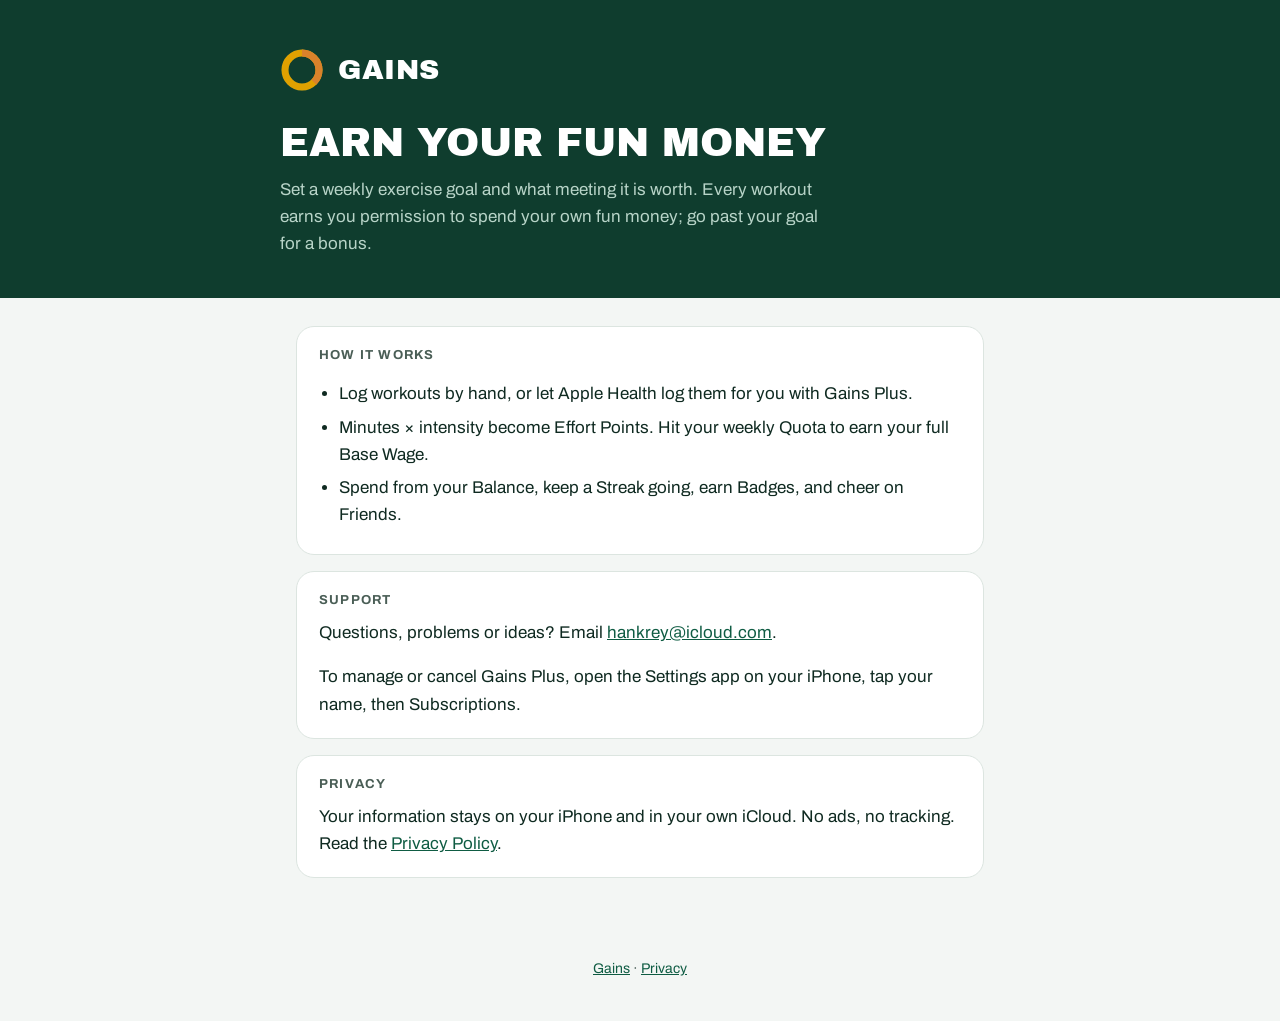
==== gains/index.html @ c635b361 "Gains site: support page and privacy policy Co-Authored-By: Claude Opus 5.5 <noreply@anthropic.com> " ====
<!doctype html>
<html lang="en">
<head>
  <meta charset="utf-8">
  <meta name="viewport" content="width=device-width, initial-scale=1">
  <link rel="preconnect" href="https://fonts.googleapis.com">
  <link rel="preconnect" href="https://fonts.gstatic.com" crossorigin>
  <link href="https://fonts.googleapis.com/css2?family=Archivo:wght@400;700&family=Archivo+Black&display=swap" rel="stylesheet">
  <link rel="stylesheet" href="/assets/site.css">
  <link rel="icon" href="/assets/ring.svg" type="image/svg+xml">
  <title>Gains: Earn Your Fun Money</title>
  <meta name="description" content="Gains turns your workouts into permission to spend your own fun money.">
</head>
<body>
  <header class="hero">
    <div class="inner">
      <a class="brand" href="/gains/"><img class="ring" src="/assets/ring.svg" alt=""><span>Gains</span></a>
      <h1>Earn your fun money</h1>
      <p>Set a weekly exercise goal and what meeting it is worth. Every workout earns you permission to spend your own fun money; go past your goal for a bonus.</p>
    </div>
  </header>
  <main>
    <section class="card">
      <h2>How it works</h2>
      <ul>
        <li>Log workouts by hand, or let Apple Health log them for you with Gains Plus.</li>
        <li>Minutes × intensity become Effort Points. Hit your weekly Quota to earn your full Base Wage.</li>
        <li>Spend from your Balance, keep a Streak going, earn Badges, and cheer on Friends.</li>
      </ul>
    </section>
    <section class="card">
      <h2>Support</h2>
      <p>Questions, problems or ideas? Email <a href="mailto:hankrey@icloud.com">hankrey@icloud.com</a>.</p>
      <p>To manage or cancel Gains Plus, open the Settings app on your iPhone, tap your name, then Subscriptions.</p>
    </section>
    <section class="card">
      <h2>Privacy</h2>
      <p>Your information stays on your iPhone and in your own iCloud. No ads, no tracking. Read the <a href="/gains/privacy/">Privacy Policy</a>.</p>
    </section>
  </main>
  <footer><a href="/gains/">Gains</a> · <a href="/gains/privacy/">Privacy</a></footer>
</body>
</html>
---- assets/site.css ----
/* Gains site: Varsity colors from the app (App/Sources/Theme/Theme.swift). */
:root {
  --ground: #F3F6F4; --surface: #FFFFFF; --text: #0F2A21; --muted: #4A5E56;
  --primary: #0F3D2E; --on-primary: #FFFFFF; --on-primary-muted: #B8D4C8;
  --accent: #E0A100; --bonus: #D9822B; --border: #DCE5E0; --link: #0F5C43;
  color-scheme: light dark;
}
@media (prefers-color-scheme: dark) {
  :root {
    --ground: #0C1612; --surface: #16231D; --text: #E8F0EC; --muted: #9DB3A9;
    --primary: #1B6249; --on-primary-muted: #B8D4C8; --accent: #E8AE1A; --bonus: #E08F3A;
    --border: #2A4238; --link: #8FD3B6;
  }
}
* { box-sizing: border-box; }
html { -webkit-text-size-adjust: 100%; }
body {
  margin: 0; background: var(--ground); color: var(--text);
  font: 17px/1.6 "Archivo", -apple-system, system-ui, sans-serif;
}
a { color: var(--link); }
.hero { background: var(--primary); color: var(--on-primary); padding: 48px 16px 40px; }
.hero .inner, main { max-width: 720px; margin: 0 auto; }
.brand { display: flex; align-items: center; gap: 14px; text-decoration: none; color: inherit; }
.ring { width: 44px; height: 44px; flex: none; }
.brand span { font: 400 28px/1 "Archivo Black", "Archivo", sans-serif; letter-spacing: .5px; text-transform: uppercase; }
.hero h1 { font: 400 clamp(28px, 6vw, 40px)/1.15 "Archivo Black", "Archivo", sans-serif; margin: 28px 0 10px; text-transform: uppercase; }
.hero p { margin: 0; color: var(--on-primary-muted); max-width: 560px; }
main { padding: 28px 16px 64px; }
.card { background: var(--surface); border: 1px solid var(--border); border-radius: 18px; padding: 20px 22px; margin: 0 0 16px; }
h2 { font: 700 13px/1.3 "Archivo", sans-serif; letter-spacing: 1.2px; text-transform: uppercase; color: var(--muted); margin: 0 0 10px; }
.card p:first-of-type { margin-top: 0; }
.card p:last-child, .card ul:last-child { margin-bottom: 0; }
ul { padding-left: 20px; }
li { margin: 6px 0; }
.table-wrap { overflow-x: auto; }
table { border-collapse: collapse; width: 100%; font-size: 15px; }
th, td { text-align: left; padding: 10px 8px; border-bottom: 1px solid var(--border); vertical-align: top; }
th { color: var(--muted); font-weight: 700; }
.meta { color: var(--muted); font-size: 15px; }
footer { color: var(--muted); font-size: 14px; text-align: center; padding: 0 16px 40px; }
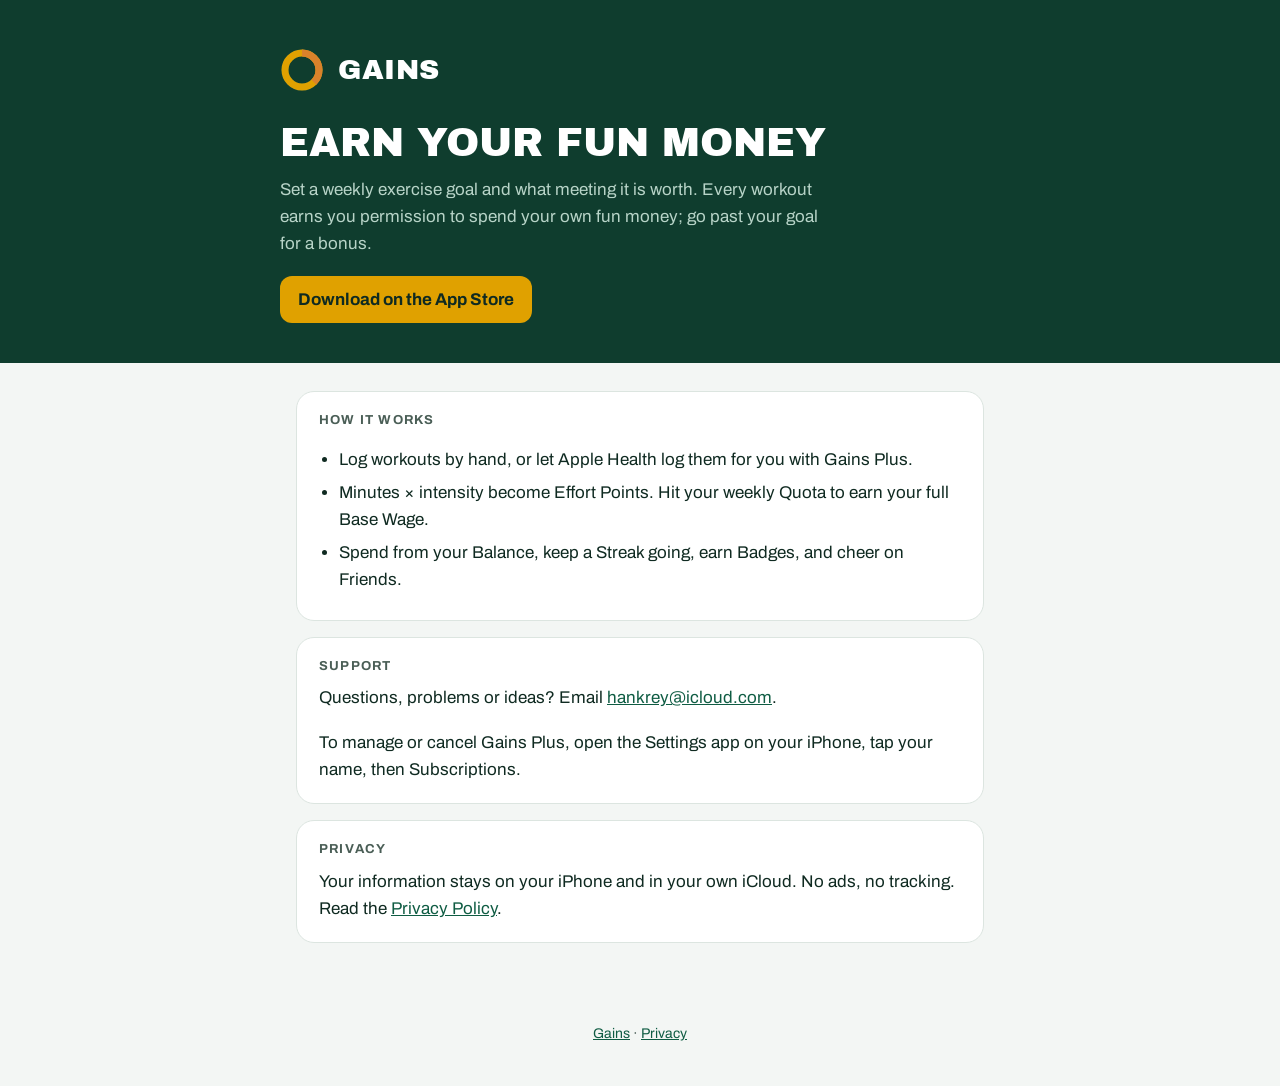
==== commit 3fb0b1a6: "Link Gains to its App Store page Co-Authored-By: Claude Opus 5.5 <noreply@anthropic.com> Claude-Sess" ====
--- a/gains/index.html
+++ b/gains/index.html
@@ -17,6 +17,7 @@
       <a class="brand" href="/gains/"><img class="ring" src="/assets/ring.svg" alt=""><span>Gains</span></a>
       <h1>Earn your fun money</h1>
       <p>Set a weekly exercise goal and what meeting it is worth. Every workout earns you permission to spend your own fun money; go past your goal for a bonus.</p>
+      <p><a class="store" href="https://apps.apple.com/us/app/gains-earn-your-fun-money/id6823886383">Download on the App Store</a></p>
     </div>
   </header>
   <main>
--- a/assets/site.css
+++ b/assets/site.css
@@ -39,3 +39,4 @@
 th { color: var(--muted); font-weight: 700; }
 .meta { color: var(--muted); font-size: 15px; }
 footer { color: var(--muted); font-size: 14px; text-align: center; padding: 0 16px 40px; }
+.hero p .store { display: inline-block; margin-top: 18px; padding: 10px 18px; border-radius: 12px; background: var(--accent); color: #0F2A21; font-weight: 700; text-decoration: none; }
